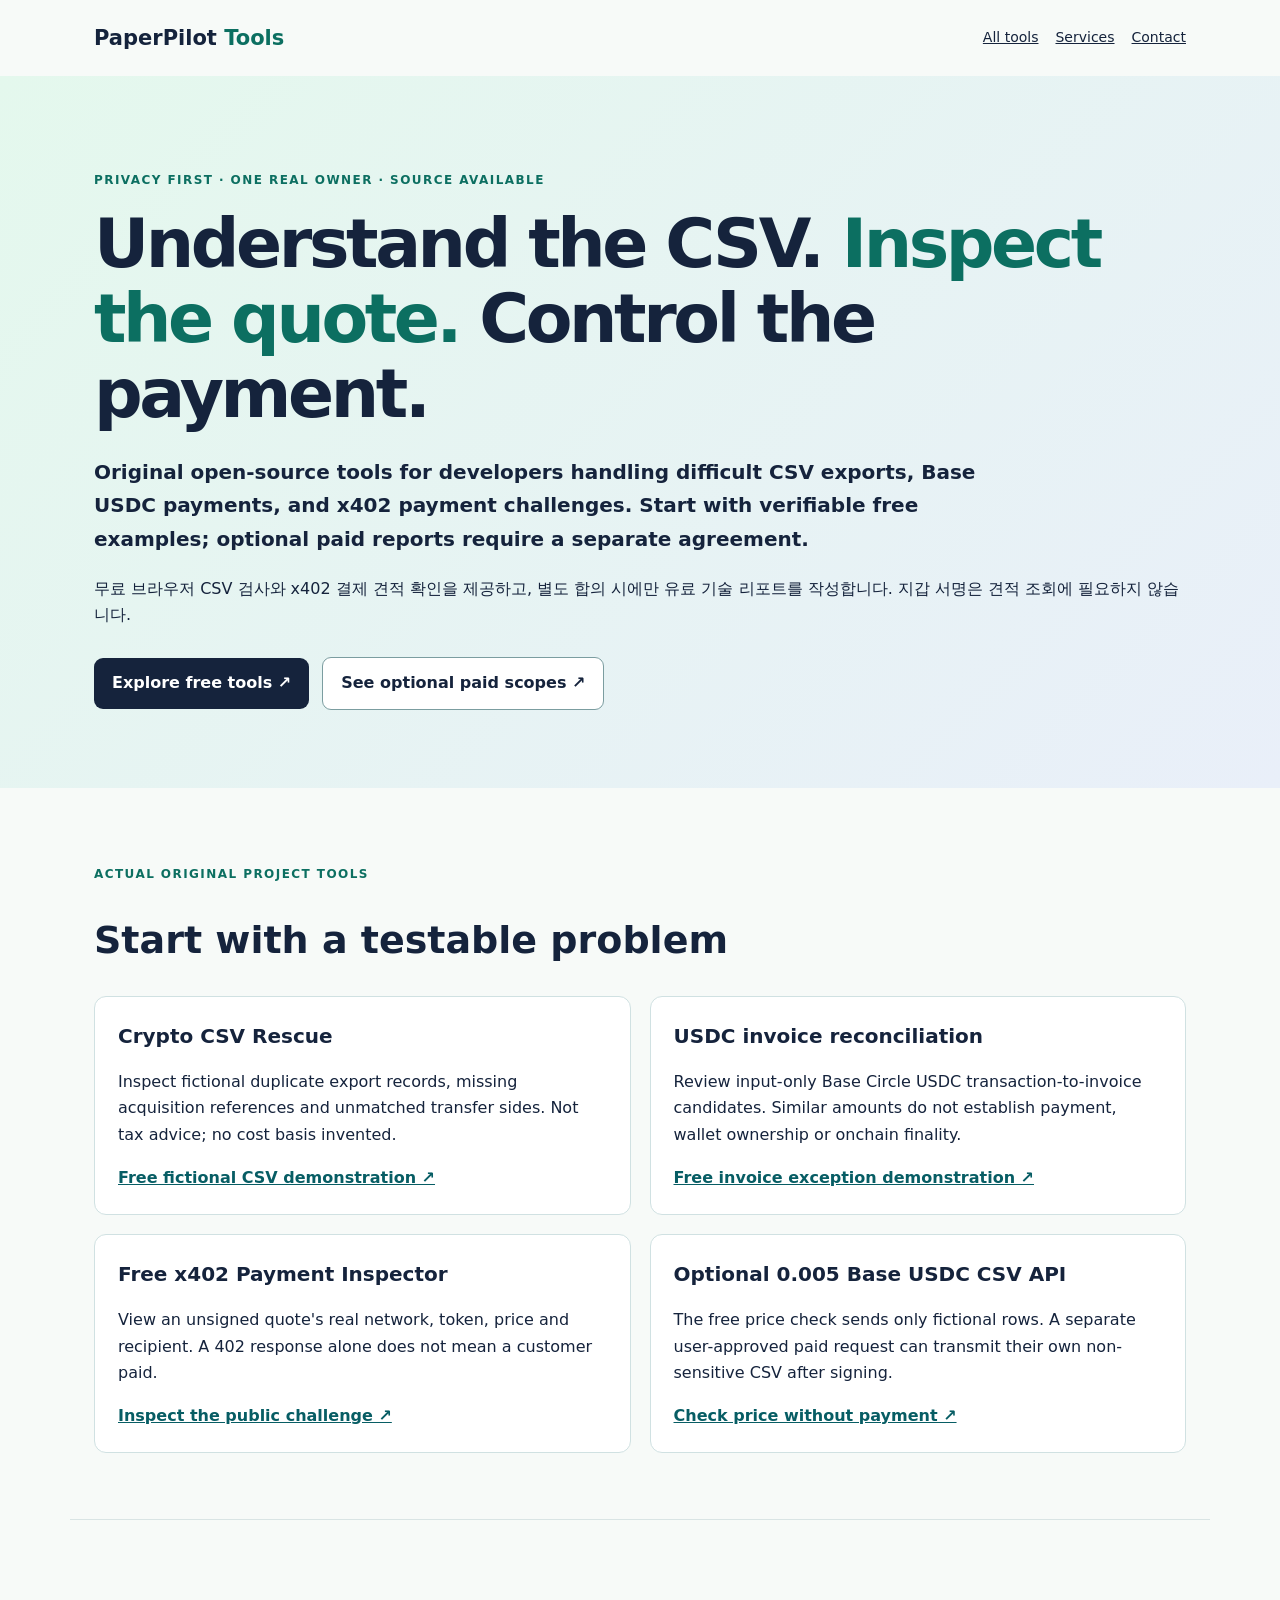
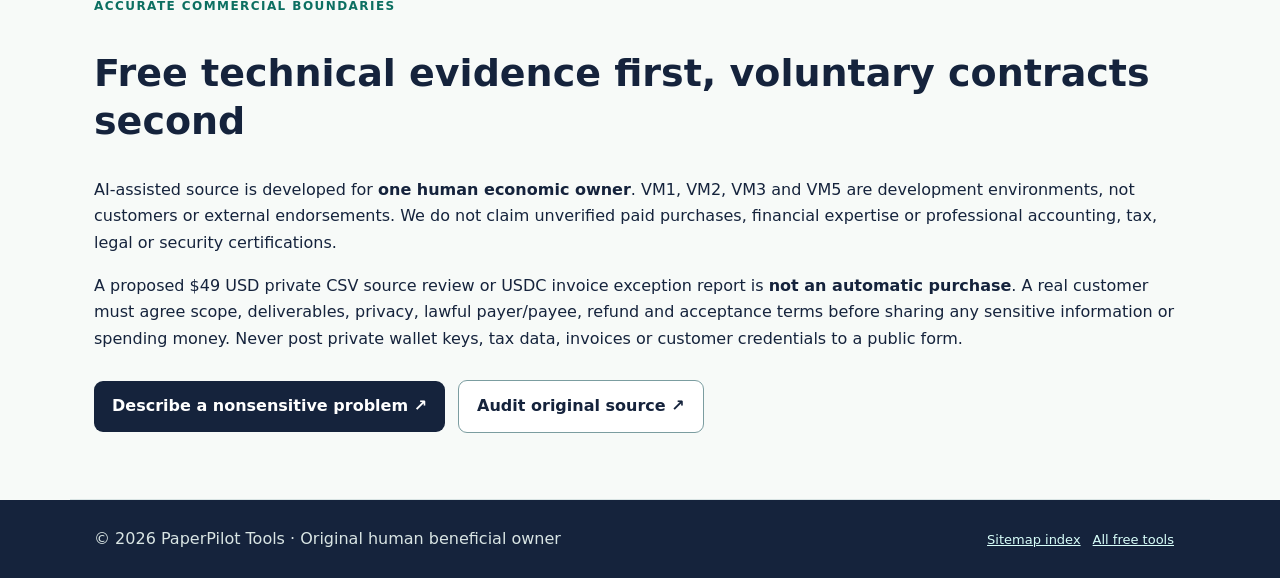
==== index.html @ 902fb968 "site: publish original GitHub Pages host crawler sitemap index and tool directory" ====
<!doctype html>
<html lang="en"><head>
<meta charset="utf-8"><meta name="viewport" content="width=device-width,initial-scale=1">
<title>PaperPilot Tools | x402, CSV and Base USDC source evidence</title>
<meta name="description" content="Free privacy-first CSV checks, unsigned x402 payment diagnostics, Base USDC invoice reports and optional agreed paid technical reviews.">
<meta name="robots" content="index,follow">
<meta property="og:title" content="PaperPilot | Browser-first CSV, x402 and Base USDC workflows">
<link rel="canonical" href="https://livastic-vm1-primary.github.io/"><link rel="stylesheet" href="main.css">
</head><body>
<a class="skip" href="#main">Skip to content</a>
<header class="wrap nav"><a class="brand" href="/">PaperPilot <span>Tools</span></a><nav aria-label="Resources">
<a href="/paperpilot-tools/">All tools</a><a href="/paperpilot-tools/services.html">Services</a><a href="/paperpilot-tools/contact.html">Contact</a></nav></header>
<main id="main">
<section class="hero"><div class="wrap"><p class="eyebrow">PRIVACY FIRST · ONE REAL OWNER · SOURCE AVAILABLE</p>
<h1>Understand the CSV. <em>Inspect the quote.</em> Control the payment.</h1>
<p class="lead">Original open-source tools for developers handling difficult CSV exports, Base USDC payments, and x402 payment challenges. Start with verifiable free examples; optional paid reports require a separate agreement.</p>
<p lang="ko">무료 브라우저 CSV 검사와 x402 결제 견적 확인을 제공하고, 별도 합의 시에만 유료 기술 리포트를 작성합니다. 지갑 서명은 견적 조회에 필요하지 않습니다.</p>
<div class="actions"><a class="cta" href="/paperpilot-tools/">Explore free tools ↗</a><a class="ghost" href="/paperpilot-tools/services.html">See optional paid scopes ↗</a></div></div></section>
<section class="wrap section"><p class="eyebrow">ACTUAL ORIGINAL PROJECT TOOLS</p><h2>Start with a testable problem</h2>
<div class="grid">
<article><h3>Crypto CSV Rescue</h3><p>Inspect fictional duplicate export records, missing acquisition references and unmatched transfer sides. Not tax advice; no cost basis invented.</p><a href="/paperpilot-tools/crypto-csv-rescue.html">Free fictional CSV demonstration ↗</a></article>
<article><h3>USDC invoice reconciliation</h3><p>Review input-only Base Circle USDC transaction-to-invoice candidates. Similar amounts do not establish payment, wallet ownership or onchain finality.</p><a href="/paperpilot-tools/usdc-invoice-reconcile.html">Free invoice exception demonstration ↗</a></article>
<article><h3>Free x402 Payment Inspector</h3><p>View an unsigned quote's real network, token, price and recipient. A 402 response alone does not mean a customer paid.</p><a href="/paperpilot-tools/x402-inspector.html">Inspect the public challenge ↗</a></article>
<article><h3>Optional 0.005 Base USDC CSV API</h3><p>The free price check sends only fictional rows. A separate user-approved paid request can transmit their own non-sensitive CSV after signing.</p><a href="/paperpilot-tools/csv-usdc-checkout.html">Check price without payment ↗</a></article>
</div></section>
<section class="wrap section"><p class="eyebrow">ACCURATE COMMERCIAL BOUNDARIES</p><h2>Free technical evidence first, voluntary contracts second</h2>
<p>AI-assisted source is developed for <strong>one human economic owner</strong>. VM1, VM2, VM3 and VM5 are development environments, not customers or external endorsements. We do not claim unverified paid purchases, financial expertise or professional accounting, tax, legal or security certifications.</p>
<p>A proposed $49 USD private CSV source review or USDC invoice exception report is <strong>not an automatic purchase</strong>. A real customer must agree scope, deliverables, privacy, lawful payer/payee, refund and acceptance terms before sharing any sensitive information or spending money. Never post private wallet keys, tax data, invoices or customer credentials to a public form.</p>
<div class="actions"><a class="cta" href="/paperpilot-tools/contact.html">Describe a nonsensitive problem ↗</a><a class="ghost" href="https://github.com/livastic-vm1-primary/paperpilot-tools">Audit original source ↗</a></div></section>
</main><footer><div class="wrap"><span>© 2026 PaperPilot Tools · Original human beneficial owner</span><nav><a href="/sitemap_index.xml">Sitemap index</a><a href="/paperpilot-tools/">All free tools</a></nav></div></footer>
</body></html>
---- main.css ----
:root{color-scheme:light;--ink:#15233c;--muted:#4c5f69;--bg:#f7faf8;--mint:#ceff79;--teal:#0c6f61}
*{box-sizing:border-box}html{scroll-behavior:smooth}
body{margin:0;background:var(--bg);color:var(--ink);font:16px/1.66 system-ui,-apple-system,BlinkMacSystemFont,"Segoe UI",sans-serif}
a{color:#075d64}a:focus-visible{outline:3px solid #117ba3;outline-offset:4px}
.wrap{max-width:1140px;padding:0 24px;margin:auto}
.skip{position:absolute;left:-100vw;top:0;background:#fff;padding:10px}.skip:focus{left:15px}
.nav{display:flex;align-items:center;justify-content:space-between;gap:20px;min-height:76px}
.nav nav{display:flex;gap:17px;flex-wrap:wrap}.nav nav a{font-size:14px;color:var(--ink)}
.brand{font-weight:900;font-size:21px;text-decoration:none;color:var(--ink)}.brand span{color:var(--teal)}
.hero{background:linear-gradient(135deg,#e4f8ed,#e9eff9);padding:83px 0 78px}
.eyebrow{color:var(--teal);font-size:12px;letter-spacing:.12em;font-weight:850}
h1{max-width:1020px;font-size:clamp(36px,6vw,68px);line-height:1.1;letter-spacing:-.05em;margin:16px 0 25px}
h1 em{color:var(--teal);font-style:normal}.lead{max-width:900px;font-size:20px;font-weight:575}
.actions{display:flex;align-items:center;gap:13px;flex-wrap:wrap;margin-top:28px}
.cta,.ghost{padding:12px 18px;border-radius:9px;font-weight:750;text-decoration:none}
.cta{background:var(--ink);color:#fff}.ghost{border:1px solid #7b9da0;background:#fff;color:var(--ink)}
.section{padding-top:65px;padding-bottom:66px;border-bottom:1px solid #d9e4e4}
.section h2{font-size:clamp(26px,3vw,38px);line-height:1.27}
.grid{display:grid;grid-template-columns:repeat(2,minmax(0,1fr));gap:19px;margin-top:27px}
.grid article{background:white;border:1px solid #d0e1e2;border-radius:12px;padding:23px}
.grid h3{margin:0 0 10px;font-size:20px}.grid article a{font-weight:780}
footer{background:var(--ink);color:#d9e5e4}footer .wrap{display:flex;flex-wrap:wrap;justify-content:space-between;gap:16px;padding-top:26px;padding-bottom:26px}
footer a{color:#d8fffa;font-size:13px;margin-right:12px}
@media(max-width:700px){.nav{flex-direction:column;align-items:flex-start;padding-top:16px;padding-bottom:18px}.grid{grid-template-columns:1fr}}
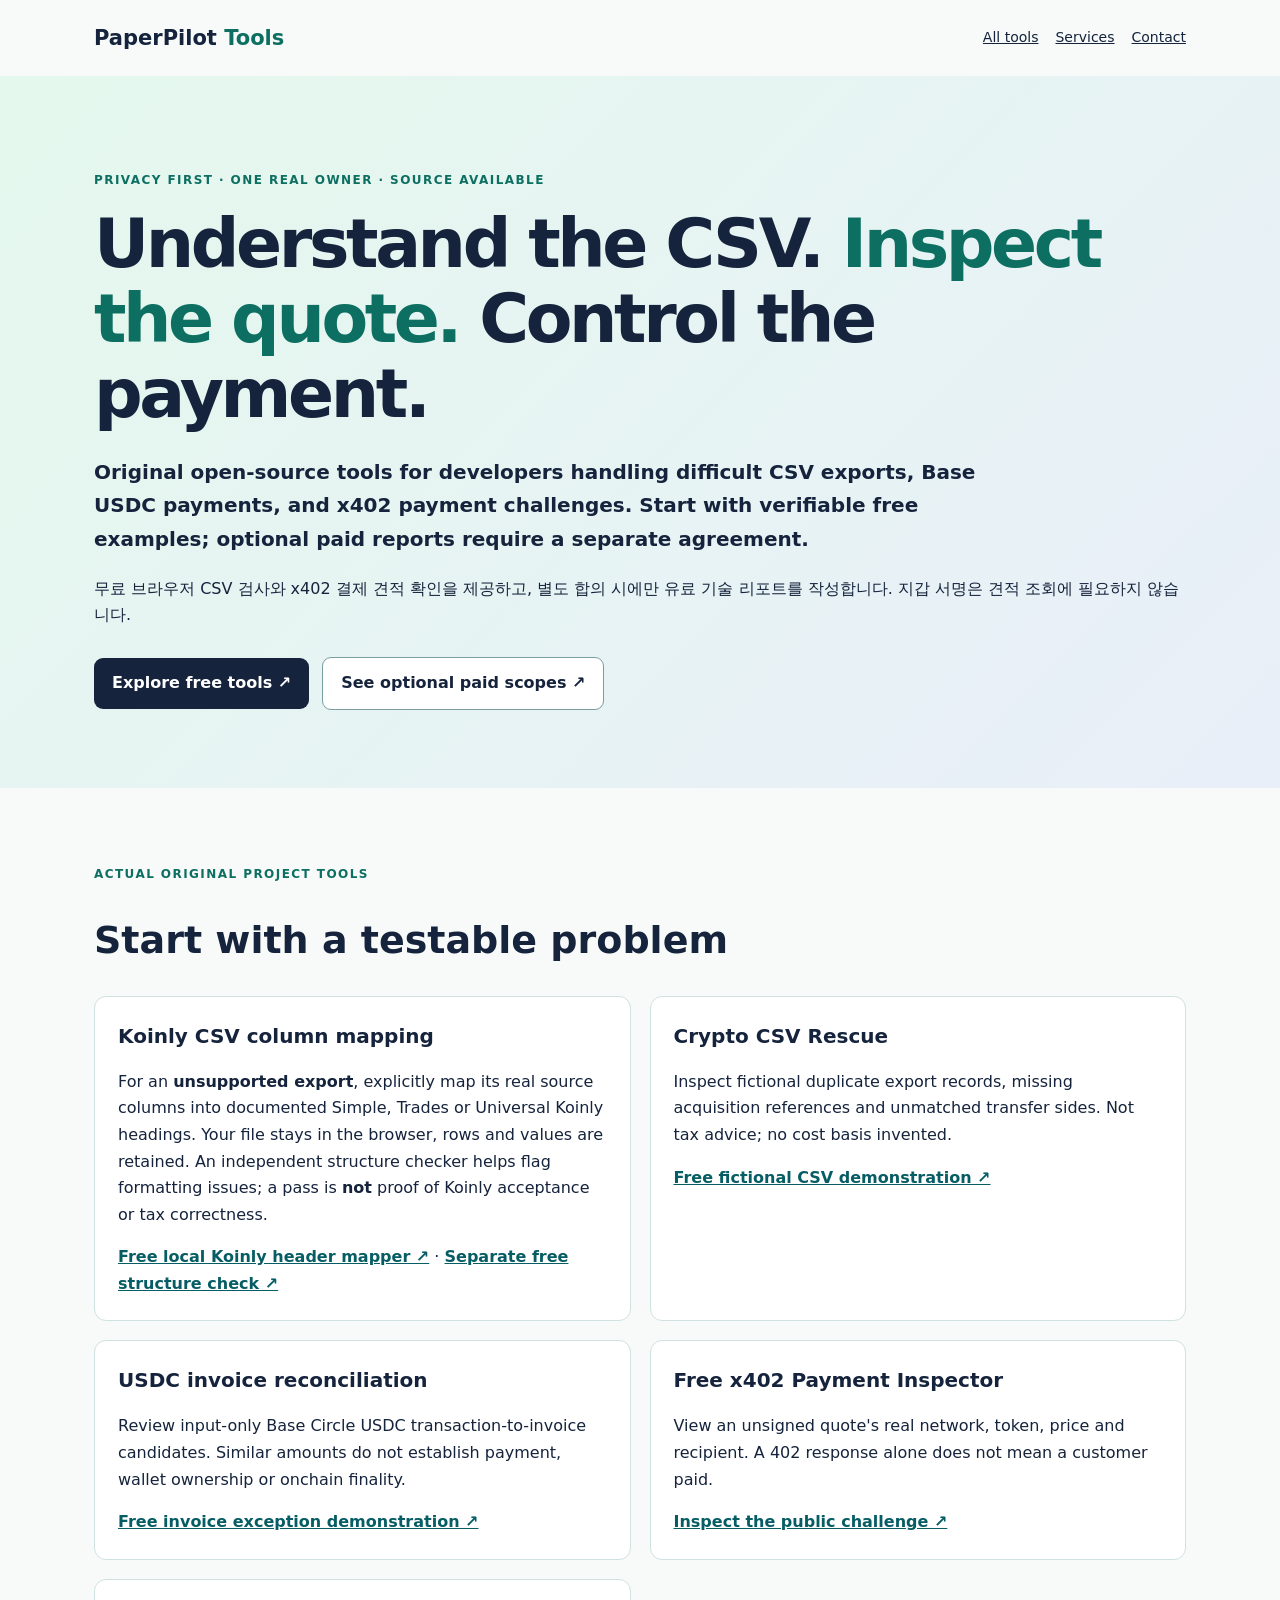
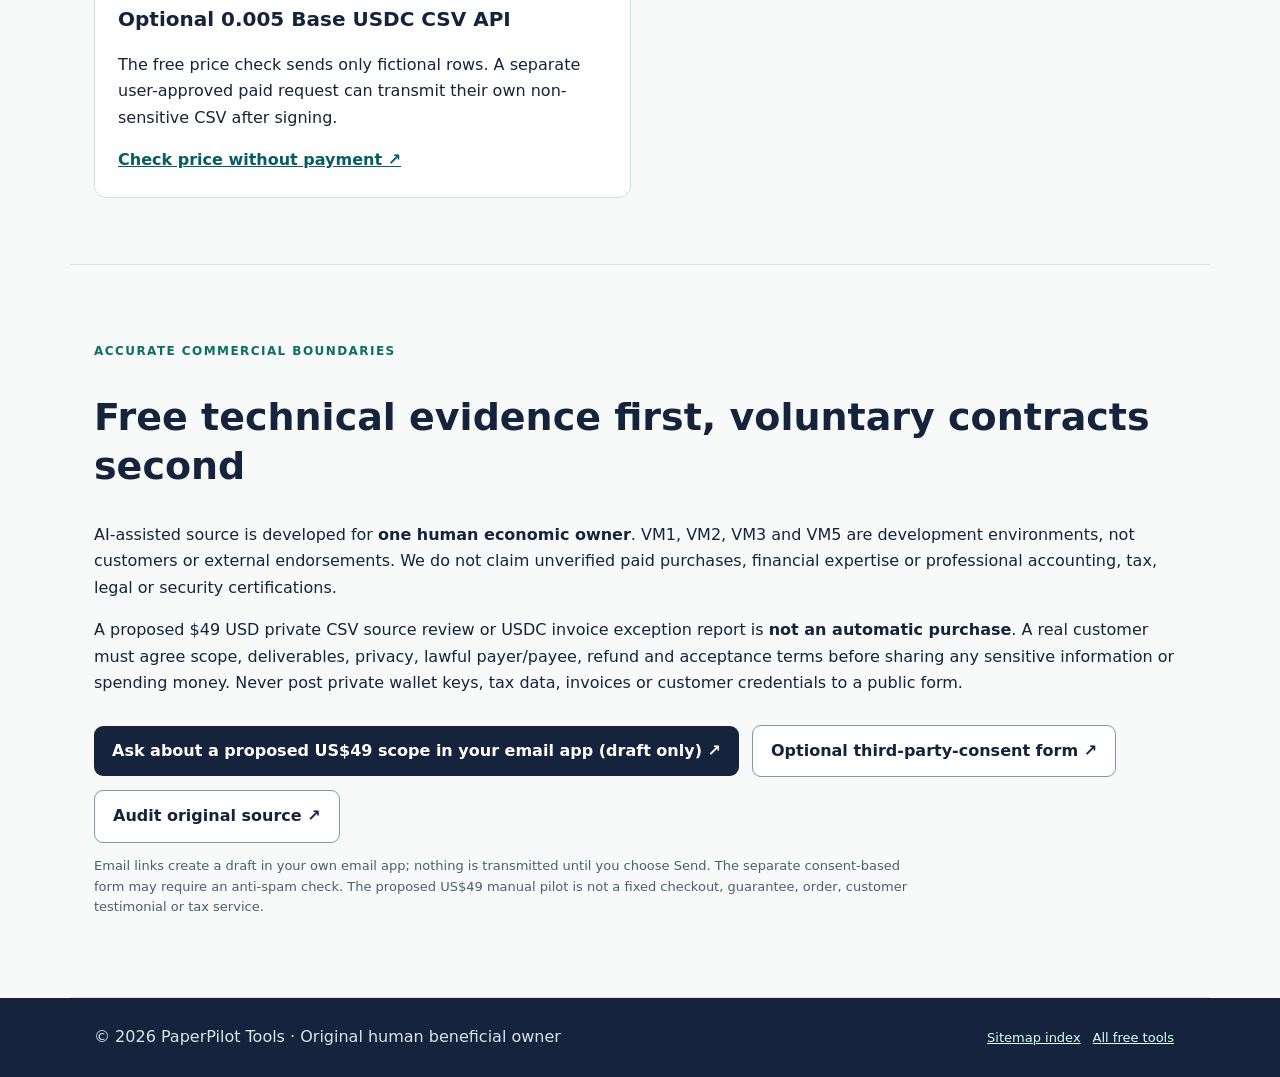
==== commit b07a77af: "site: link free Koinly interoperability and direct customer-controlled pilot inquiry" ====
--- a/index.html
+++ b/index.html
@@ -18,6 +18,7 @@
 <div class="actions"><a class="cta" href="/paperpilot-tools/">Explore free tools ↗</a><a class="ghost" href="/paperpilot-tools/services.html">See optional paid scopes ↗</a></div></div></section>
 <section class="wrap section"><p class="eyebrow">ACTUAL ORIGINAL PROJECT TOOLS</p><h2>Start with a testable problem</h2>
 <div class="grid">
+<article><h3>Koinly CSV column mapping</h3><p>For an <strong>unsupported export</strong>, explicitly map its real source columns into documented Simple, Trades or Universal Koinly headings. Your file stays in the browser, rows and values are retained. An independent structure checker helps flag formatting issues; a pass is <strong>not</strong> proof of Koinly acceptance or tax correctness.</p><a href="/paperpilot-tools/koinly-column-mapper.html">Free local Koinly header mapper ↗</a> · <a href="https://livastic-vm3-primary-tmp-260920.github.io/crypto-csv-rescue/koinly-preflight/">Separate free structure check ↗</a></article>
 <article><h3>Crypto CSV Rescue</h3><p>Inspect fictional duplicate export records, missing acquisition references and unmatched transfer sides. Not tax advice; no cost basis invented.</p><a href="/paperpilot-tools/crypto-csv-rescue.html">Free fictional CSV demonstration ↗</a></article>
 <article><h3>USDC invoice reconciliation</h3><p>Review input-only Base Circle USDC transaction-to-invoice candidates. Similar amounts do not establish payment, wallet ownership or onchain finality.</p><a href="/paperpilot-tools/usdc-invoice-reconcile.html">Free invoice exception demonstration ↗</a></article>
 <article><h3>Free x402 Payment Inspector</h3><p>View an unsigned quote's real network, token, price and recipient. A 402 response alone does not mean a customer paid.</p><a href="/paperpilot-tools/x402-inspector.html">Inspect the public challenge ↗</a></article>
@@ -26,6 +27,6 @@
 <section class="wrap section"><p class="eyebrow">ACCURATE COMMERCIAL BOUNDARIES</p><h2>Free technical evidence first, voluntary contracts second</h2>
 <p>AI-assisted source is developed for <strong>one human economic owner</strong>. VM1, VM2, VM3 and VM5 are development environments, not customers or external endorsements. We do not claim unverified paid purchases, financial expertise or professional accounting, tax, legal or security certifications.</p>
 <p>A proposed $49 USD private CSV source review or USDC invoice exception report is <strong>not an automatic purchase</strong>. A real customer must agree scope, deliverables, privacy, lawful payer/payee, refund and acceptance terms before sharing any sensitive information or spending money. Never post private wallet keys, tax data, invoices or customer credentials to a public form.</p>
-<div class="actions"><a class="cta" href="/paperpilot-tools/contact.html">Describe a nonsensitive problem ↗</a><a class="ghost" href="https://github.com/livastic-vm1-primary/paperpilot-tools">Audit original source ↗</a></div></section>
+<div class="actions"><a class="cta" href="mailto:onecursor1@gmail.com?subject=Crypto+CSV+Rescue+or+USDC+invoice+pilot+%E2%80%94+scope+question+%28no+private+data%29&body=Service%3A+%5BCrypto+CSV+%2F+Koinly+import+structure+%2F+Base+USDC+invoice+candidate+matching%5D%0AExporter+or+chain+%28public+name+only%29%3A%0APublic+column+headers+or+problem+category+%28NO+transaction+data%29%3A%0ADesired+limited+test+report+and+row+count+%28up+to+50%29%3A%0APlease+reply+with+a+written+scope%2C+deliverables%2C+timeline%2C+data-handling%2C+refund+and+payment+terms.+This+is+a+no-payment+enquiry%2C+not+a+confirmed+purchase.">Ask about a proposed US$49 scope in your email app (draft only) ↗</a><a class="ghost" href="/paperpilot-tools/contact.html">Optional third-party-consent form ↗</a><a class="ghost" href="https://github.com/livastic-vm1-primary/paperpilot-tools">Audit original source ↗</a></div><p class="fine">Email links create a draft in your own email app; nothing is transmitted until you choose Send. The separate consent-based form may require an anti-spam check. The proposed US$49 manual pilot is not a fixed checkout, guarantee, order, customer testimonial or tax service.</p></section>
 </main><footer><div class="wrap"><span>© 2026 PaperPilot Tools · Original human beneficial owner</span><nav><a href="/sitemap_index.xml">Sitemap index</a><a href="/paperpilot-tools/">All free tools</a></nav></div></footer>
 </body></html>
--- a/main.css
+++ b/main.css
@@ -22,3 +22,5 @@
 footer{background:var(--ink);color:#d9e5e4}footer .wrap{display:flex;flex-wrap:wrap;justify-content:space-between;gap:16px;padding-top:26px;padding-bottom:26px}
 footer a{color:#d8fffa;font-size:13px;margin-right:12px}
 @media(max-width:700px){.nav{flex-direction:column;align-items:flex-start;padding-top:16px;padding-bottom:18px}.grid{grid-template-columns:1fr}}
+
+.fine{max-width:820px;font-size:13px;line-height:1.6;color:var(--muted);margin-top:13px}
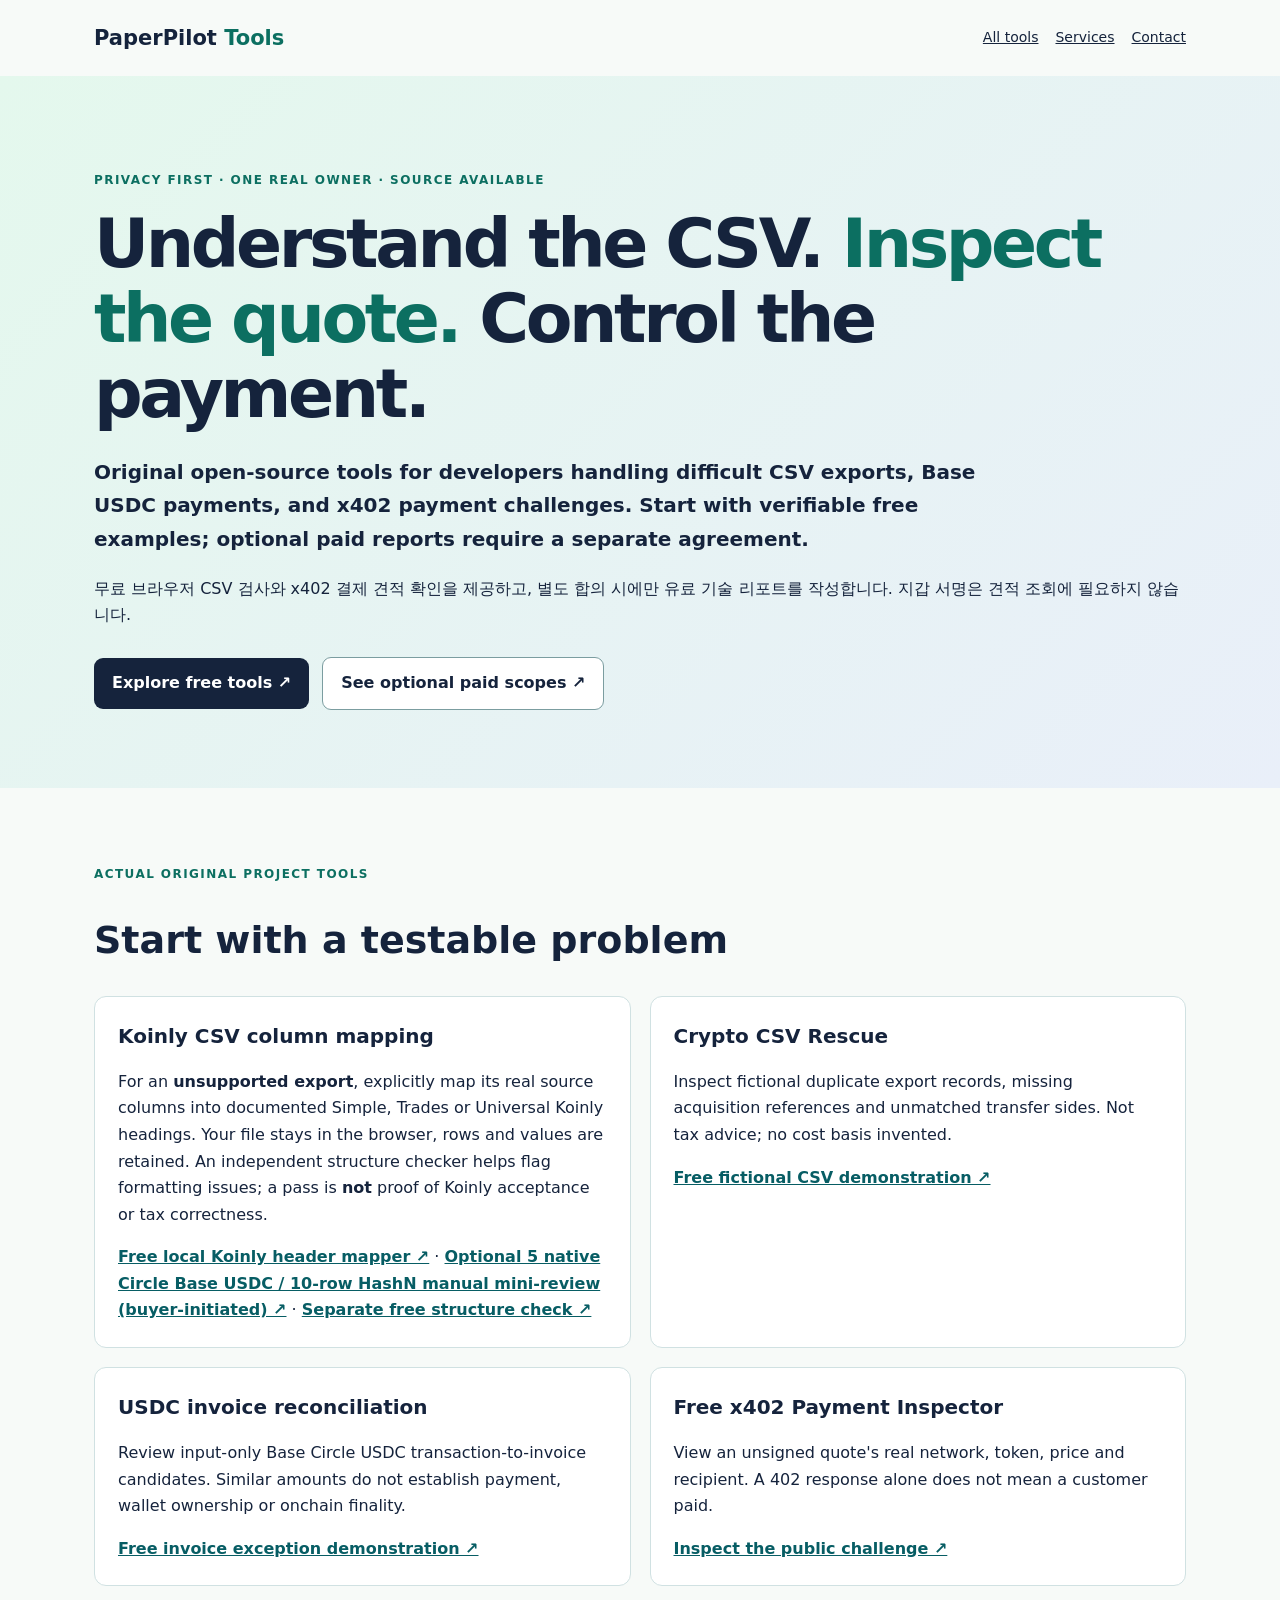
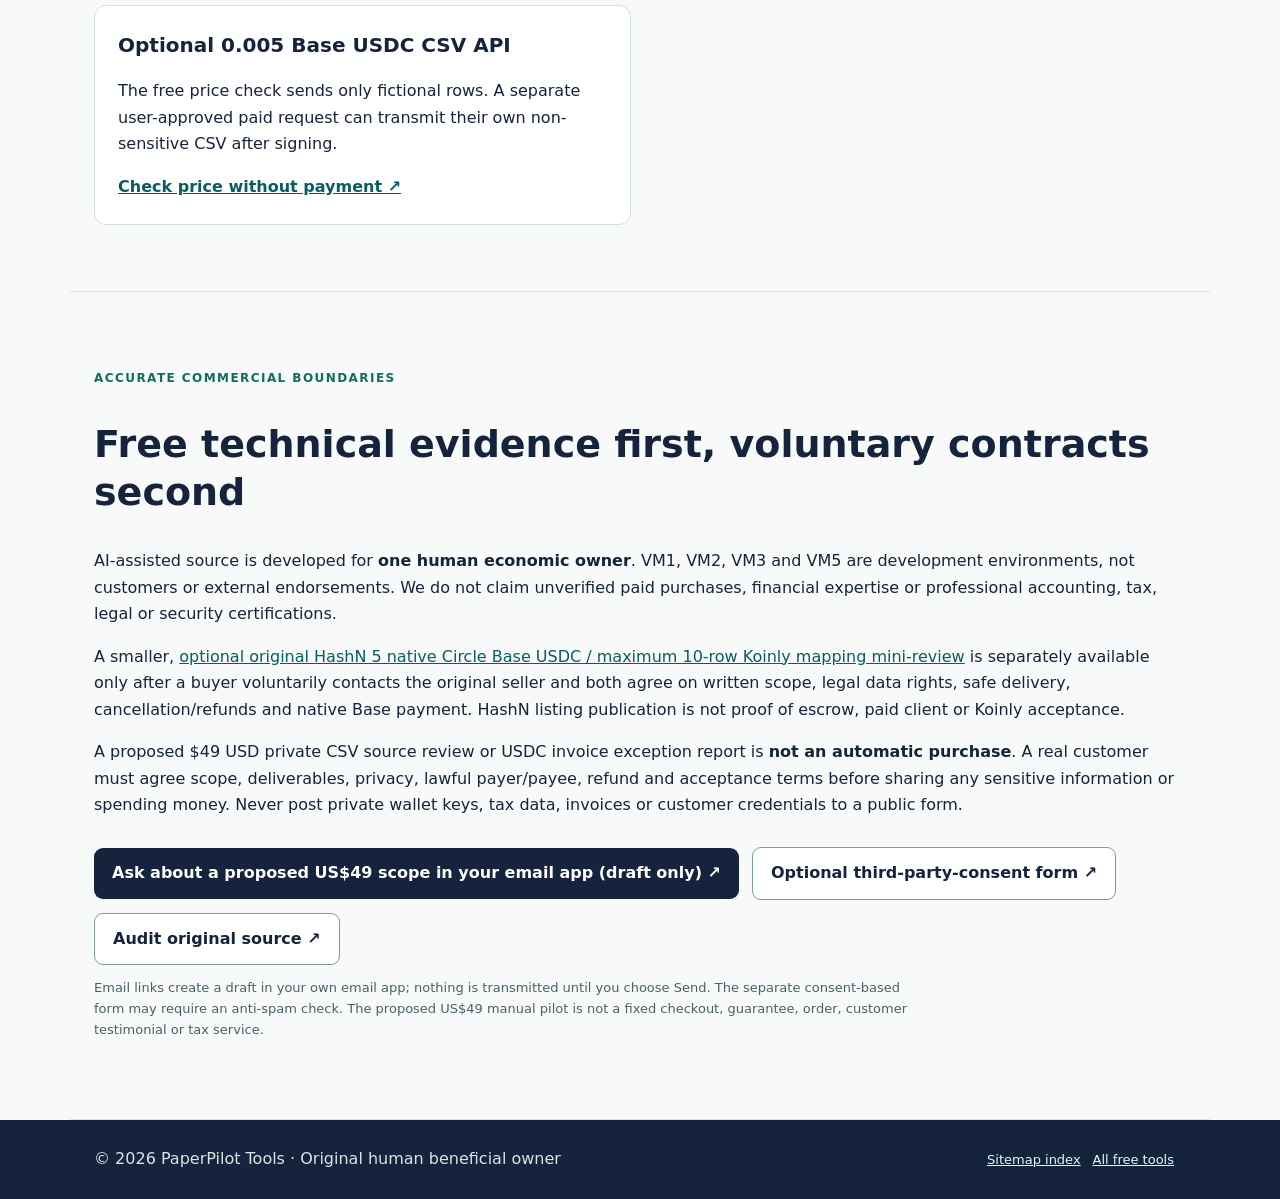
==== commit 525c6d32: "sales: expose genuine 5 USDC HashN Koinly mini-review from owner root" ====
--- a/index.html
+++ b/index.html
@@ -18,7 +18,7 @@
 <div class="actions"><a class="cta" href="/paperpilot-tools/">Explore free tools ↗</a><a class="ghost" href="/paperpilot-tools/services.html">See optional paid scopes ↗</a></div></div></section>
 <section class="wrap section"><p class="eyebrow">ACTUAL ORIGINAL PROJECT TOOLS</p><h2>Start with a testable problem</h2>
 <div class="grid">
-<article><h3>Koinly CSV column mapping</h3><p>For an <strong>unsupported export</strong>, explicitly map its real source columns into documented Simple, Trades or Universal Koinly headings. Your file stays in the browser, rows and values are retained. An independent structure checker helps flag formatting issues; a pass is <strong>not</strong> proof of Koinly acceptance or tax correctness.</p><a href="/paperpilot-tools/koinly-column-mapper.html">Free local Koinly header mapper ↗</a> · <a href="https://livastic-vm3-primary-tmp-260920.github.io/crypto-csv-rescue/koinly-preflight/">Separate free structure check ↗</a></article>
+<article><h3>Koinly CSV column mapping</h3><p>For an <strong>unsupported export</strong>, explicitly map its real source columns into documented Simple, Trades or Universal Koinly headings. Your file stays in the browser, rows and values are retained. An independent structure checker helps flag formatting issues; a pass is <strong>not</strong> proof of Koinly acceptance or tax correctness.</p><a href="/paperpilot-tools/koinly-column-mapper.html">Free local Koinly header mapper ↗</a> · <a href="https://hashn.com/store/886ed287-aaca-434b-9f27-560a50bfbbb6/listings/koinly-csv-one-source-mapping-mini-review-5usdc.md">Optional 5 native Circle Base USDC / 10-row HashN manual mini-review (buyer-initiated) ↗</a> · <a href="https://livastic-vm3-primary-tmp-260920.github.io/crypto-csv-rescue/koinly-preflight/">Separate free structure check ↗</a></article>
 <article><h3>Crypto CSV Rescue</h3><p>Inspect fictional duplicate export records, missing acquisition references and unmatched transfer sides. Not tax advice; no cost basis invented.</p><a href="/paperpilot-tools/crypto-csv-rescue.html">Free fictional CSV demonstration ↗</a></article>
 <article><h3>USDC invoice reconciliation</h3><p>Review input-only Base Circle USDC transaction-to-invoice candidates. Similar amounts do not establish payment, wallet ownership or onchain finality.</p><a href="/paperpilot-tools/usdc-invoice-reconcile.html">Free invoice exception demonstration ↗</a></article>
 <article><h3>Free x402 Payment Inspector</h3><p>View an unsigned quote's real network, token, price and recipient. A 402 response alone does not mean a customer paid.</p><a href="/paperpilot-tools/x402-inspector.html">Inspect the public challenge ↗</a></article>
@@ -26,6 +26,7 @@
 </div></section>
 <section class="wrap section"><p class="eyebrow">ACCURATE COMMERCIAL BOUNDARIES</p><h2>Free technical evidence first, voluntary contracts second</h2>
 <p>AI-assisted source is developed for <strong>one human economic owner</strong>. VM1, VM2, VM3 and VM5 are development environments, not customers or external endorsements. We do not claim unverified paid purchases, financial expertise or professional accounting, tax, legal or security certifications.</p>
+<p>A smaller, <a href="https://hashn.com/store/886ed287-aaca-434b-9f27-560a50bfbbb6/listings/koinly-csv-one-source-mapping-mini-review-5usdc.md" rel="noopener noreferrer">optional original HashN 5 native Circle Base USDC / maximum 10-row Koinly mapping mini-review</a> is separately available only after a buyer voluntarily contacts the original seller and both agree on written scope, legal data rights, safe delivery, cancellation/refunds and native Base payment. HashN listing publication is not proof of escrow, paid client or Koinly acceptance.</p>
 <p>A proposed $49 USD private CSV source review or USDC invoice exception report is <strong>not an automatic purchase</strong>. A real customer must agree scope, deliverables, privacy, lawful payer/payee, refund and acceptance terms before sharing any sensitive information or spending money. Never post private wallet keys, tax data, invoices or customer credentials to a public form.</p>
 <div class="actions"><a class="cta" href="mailto:onecursor1@gmail.com?subject=Crypto+CSV+Rescue+or+USDC+invoice+pilot+%E2%80%94+scope+question+%28no+private+data%29&body=Service%3A+%5BCrypto+CSV+%2F+Koinly+import+structure+%2F+Base+USDC+invoice+candidate+matching%5D%0AExporter+or+chain+%28public+name+only%29%3A%0APublic+column+headers+or+problem+category+%28NO+transaction+data%29%3A%0ADesired+limited+test+report+and+row+count+%28up+to+50%29%3A%0APlease+reply+with+a+written+scope%2C+deliverables%2C+timeline%2C+data-handling%2C+refund+and+payment+terms.+This+is+a+no-payment+enquiry%2C+not+a+confirmed+purchase.">Ask about a proposed US$49 scope in your email app (draft only) ↗</a><a class="ghost" href="/paperpilot-tools/contact.html">Optional third-party-consent form ↗</a><a class="ghost" href="https://github.com/livastic-vm1-primary/paperpilot-tools">Audit original source ↗</a></div><p class="fine">Email links create a draft in your own email app; nothing is transmitted until you choose Send. The separate consent-based form may require an anti-spam check. The proposed US$49 manual pilot is not a fixed checkout, guarantee, order, customer testimonial or tax service.</p></section>
 </main><footer><div class="wrap"><span>© 2026 PaperPilot Tools · Original human beneficial owner</span><nav><a href="/sitemap_index.xml">Sitemap index</a><a href="/paperpilot-tools/">All free tools</a></nav></div></footer>
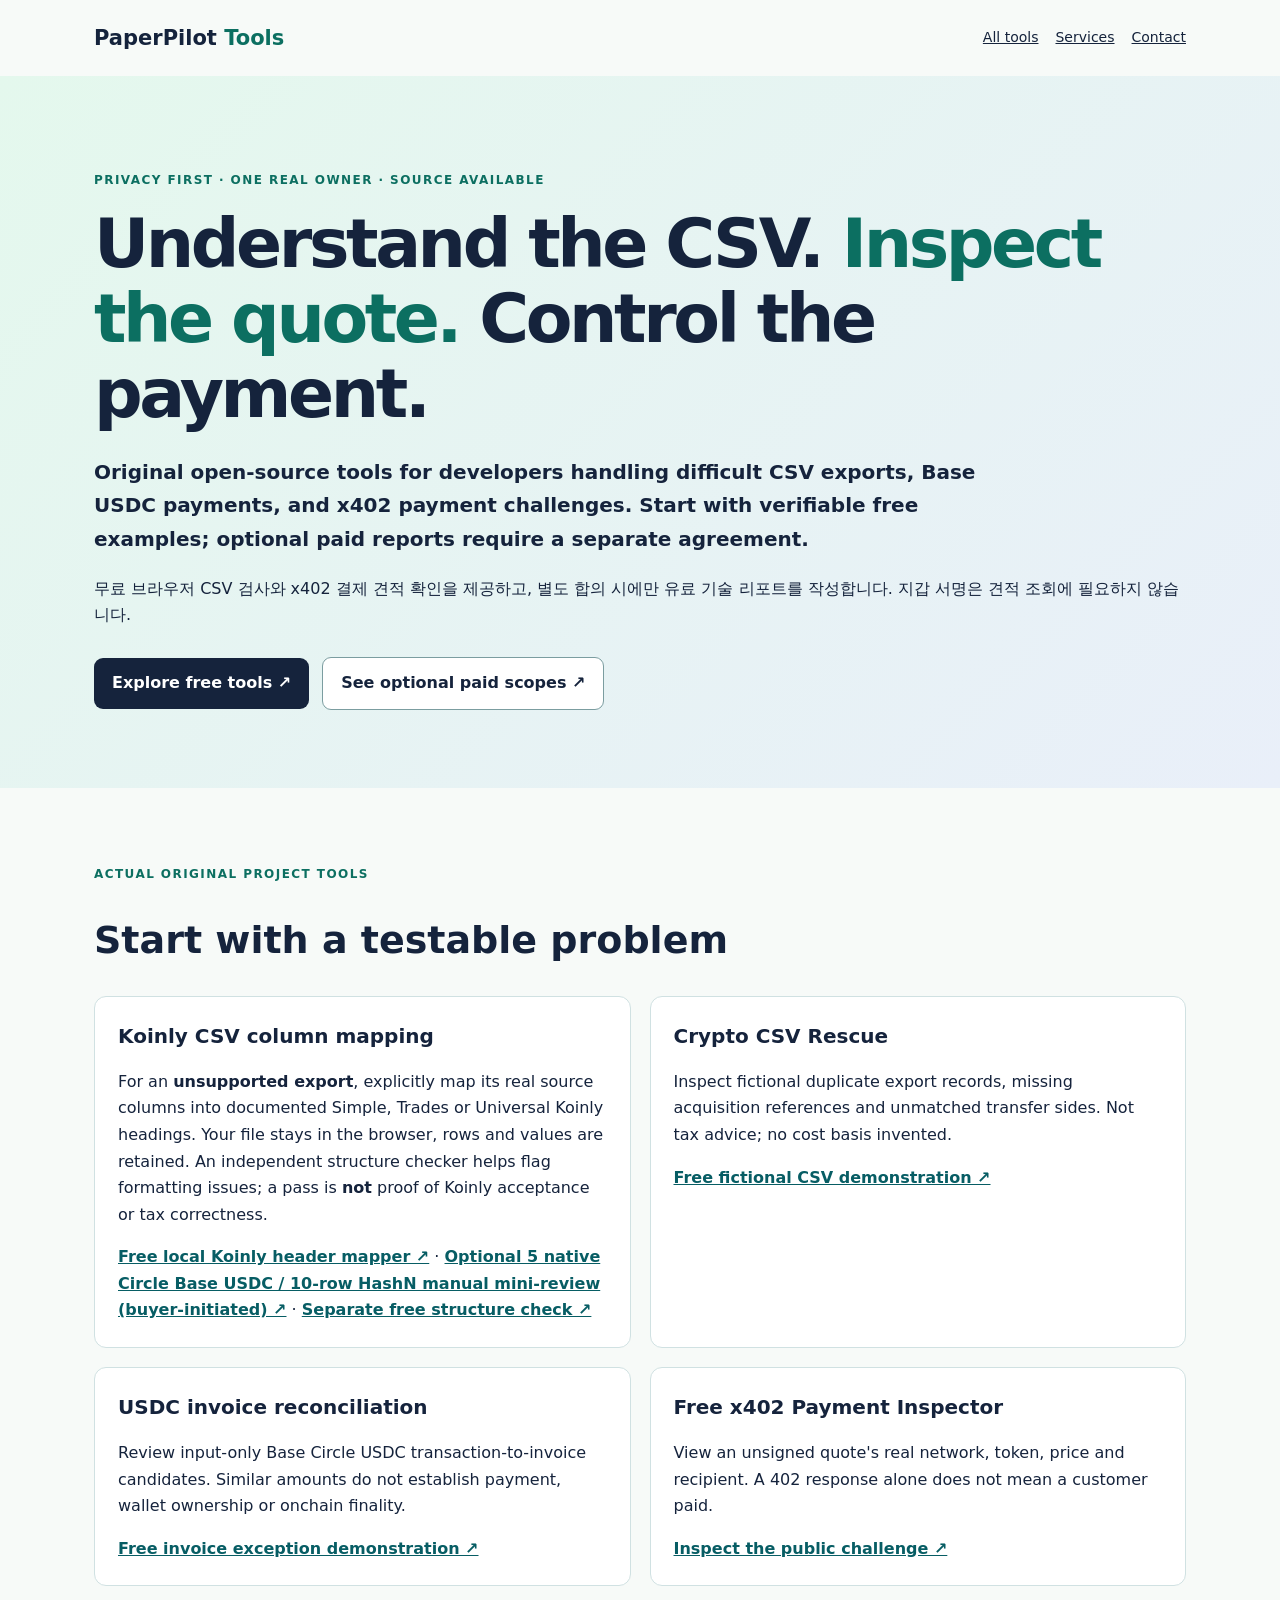
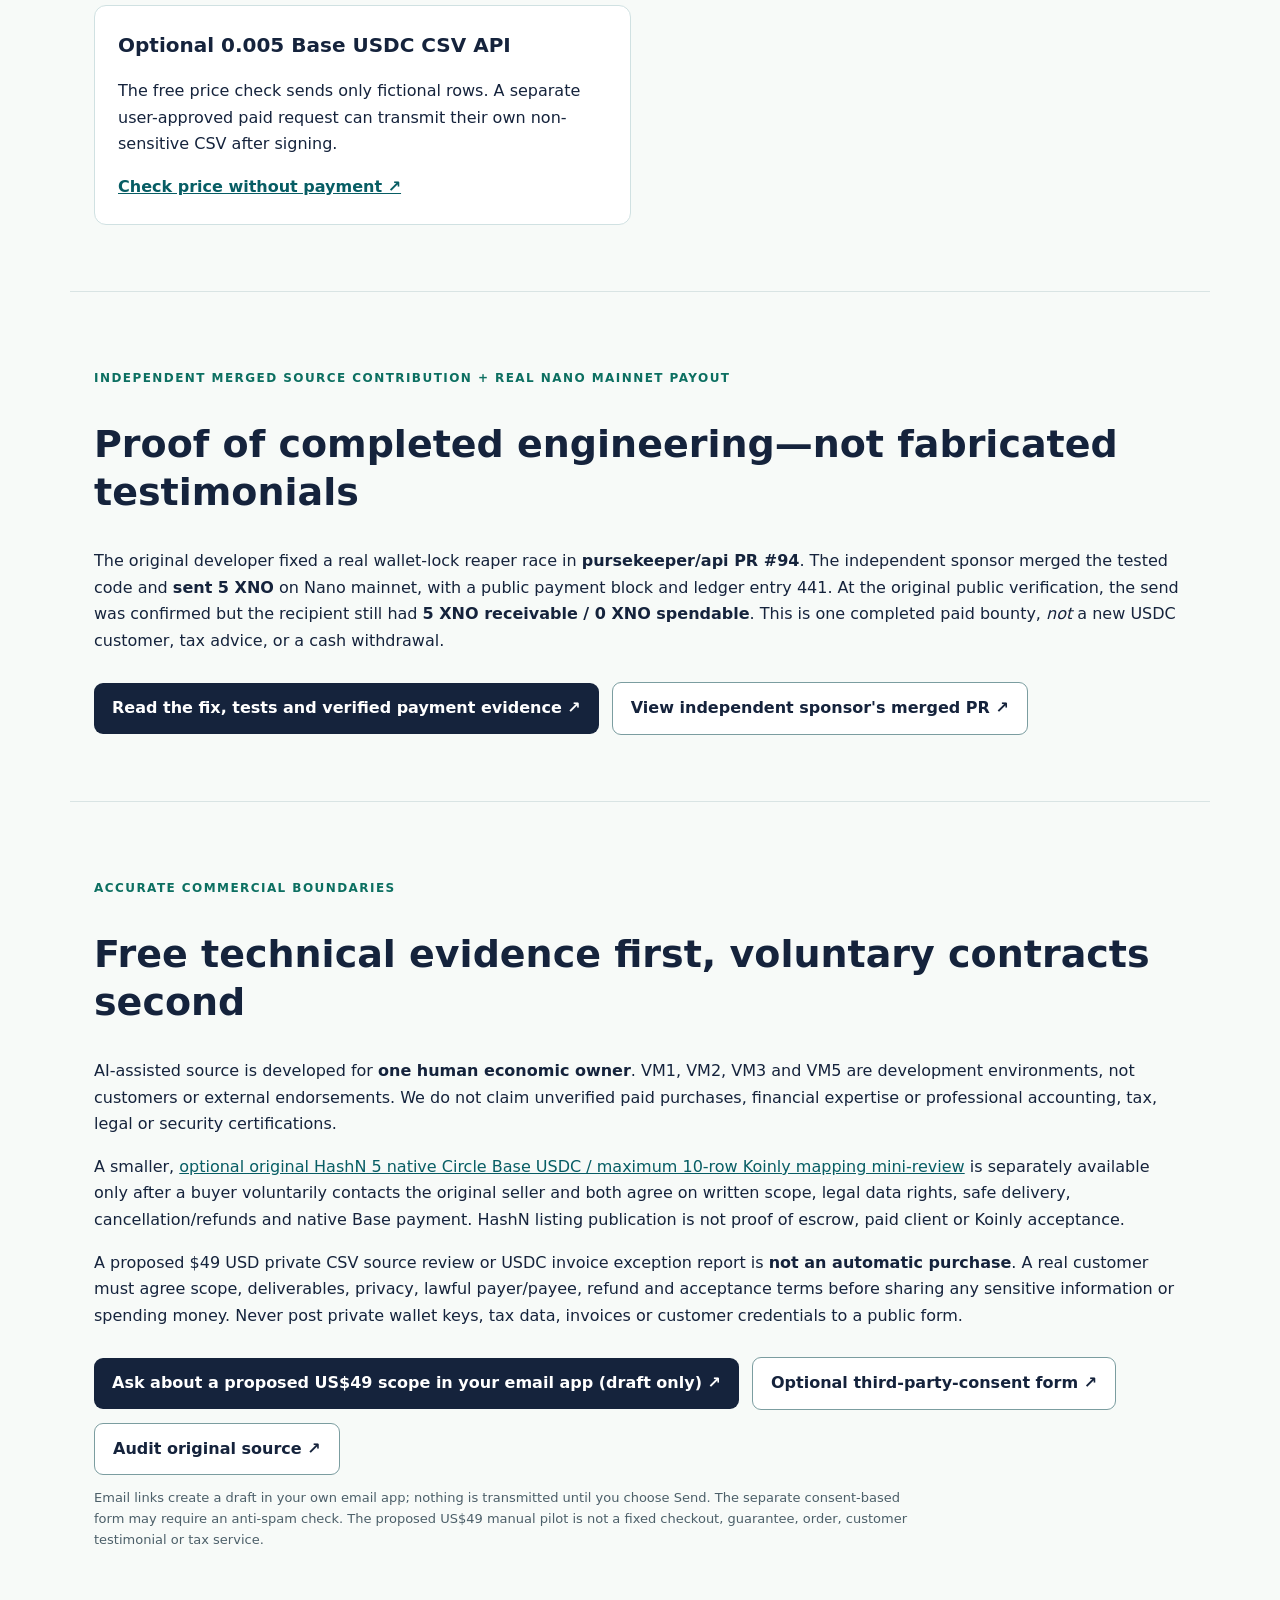
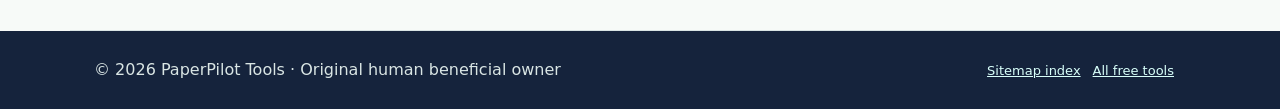
==== commit 504cff12: "docs: publish proven 5 XNO Nano lock-race bounty and source-linked buyer case study" ====
--- a/index.html
+++ b/index.html
@@ -24,6 +24,13 @@
 <article><h3>Free x402 Payment Inspector</h3><p>View an unsigned quote's real network, token, price and recipient. A 402 response alone does not mean a customer paid.</p><a href="/paperpilot-tools/x402-inspector.html">Inspect the public challenge ↗</a></article>
 <article><h3>Optional 0.005 Base USDC CSV API</h3><p>The free price check sends only fictional rows. A separate user-approved paid request can transmit their own non-sensitive CSV after signing.</p><a href="/paperpilot-tools/csv-usdc-checkout.html">Check price without payment ↗</a></article>
 </div></section>
+<section class="wrap section" aria-labelledby="real-work-proof">
+<p class="eyebrow">INDEPENDENT MERGED SOURCE CONTRIBUTION + REAL NANO MAINNET PAYOUT</p>
+<h2 id="real-work-proof">Proof of completed engineering—not fabricated testimonials</h2>
+<p>The original developer fixed a real wallet-lock reaper race in <strong>pursekeeper/api PR #94</strong>. The independent sponsor merged the tested code and <strong>sent 5 XNO</strong> on Nano mainnet, with a public payment block and ledger entry 441. At the original public verification, the send was confirmed but the recipient still had <strong>5 XNO receivable / 0 XNO spendable</strong>. This is one completed paid bounty, <em>not</em> a new USDC customer, tax advice, or a cash withdrawal.</p>
+<div class="actions"><a class="cta" href="/case-studies/pursekeeper-nano-lock-bounty-5xno.html">Read the fix, tests and verified payment evidence ↗</a>
+<a class="ghost" href="https://github.com/pursekeeper/api/pull/94" rel="noopener noreferrer">View independent sponsor's merged PR ↗</a></div>
+</section>
 <section class="wrap section"><p class="eyebrow">ACCURATE COMMERCIAL BOUNDARIES</p><h2>Free technical evidence first, voluntary contracts second</h2>
 <p>AI-assisted source is developed for <strong>one human economic owner</strong>. VM1, VM2, VM3 and VM5 are development environments, not customers or external endorsements. We do not claim unverified paid purchases, financial expertise or professional accounting, tax, legal or security certifications.</p>
 <p>A smaller, <a href="https://hashn.com/store/886ed287-aaca-434b-9f27-560a50bfbbb6/listings/koinly-csv-one-source-mapping-mini-review-5usdc.md" rel="noopener noreferrer">optional original HashN 5 native Circle Base USDC / maximum 10-row Koinly mapping mini-review</a> is separately available only after a buyer voluntarily contacts the original seller and both agree on written scope, legal data rights, safe delivery, cancellation/refunds and native Base payment. HashN listing publication is not proof of escrow, paid client or Koinly acceptance.</p>
--- a/main.css
+++ b/main.css
@@ -24,3 +24,21 @@
 @media(max-width:700px){.nav{flex-direction:column;align-items:flex-start;padding-top:16px;padding-bottom:18px}.grid{grid-template-columns:1fr}}
 
 .fine{max-width:820px;font-size:13px;line-height:1.6;color:var(--muted);margin-top:13px}
+
+/* Original source-backed security case study: content-centric, no external scripts. */
+.case-study{max-width:1080px;padding-top:64px;padding-bottom:65px}
+.case-study h1{max-width:940px;font-size:clamp(34px,5vw,61px)}
+.case-study h3{font-size:21px}
+.case-study .section{padding-top:42px;padding-bottom:46px}
+.case-study p{max-width:920px}
+.evidence-panel{background:#edf7f4;border:1px solid #aaccc5;border-radius:13px;padding:26px;margin-top:28px}
+.evidence-panel h2{margin-top:0}
+.evidence-grid{display:grid;grid-template-columns:repeat(2,minmax(0,1fr));gap:15px;margin:25px 0}
+.evidence-grid>div{background:#fff;border:1px solid #d1e1df;border-radius:10px;padding:17px}
+.evidence-grid strong{display:block;font-size:25px;color:var(--teal)}
+.evidence-grid span{font-size:13px;color:var(--muted)}
+.technical-steps{max-width:910px;padding-left:25px;line-height:1.75}
+.technical-steps li{margin-bottom:11px}
+.case-study code{font-family:ui-monospace,SFMono-Regular,Consolas,monospace;font-size:.88em;padding:2px 4px;background:#e8eff0;border-radius:3px}
+.case-study code.hash{overflow-wrap:anywhere;word-break:break-all}
+@media(max-width:650px){.evidence-panel{padding:15px}.evidence-grid{grid-template-columns:1fr}}
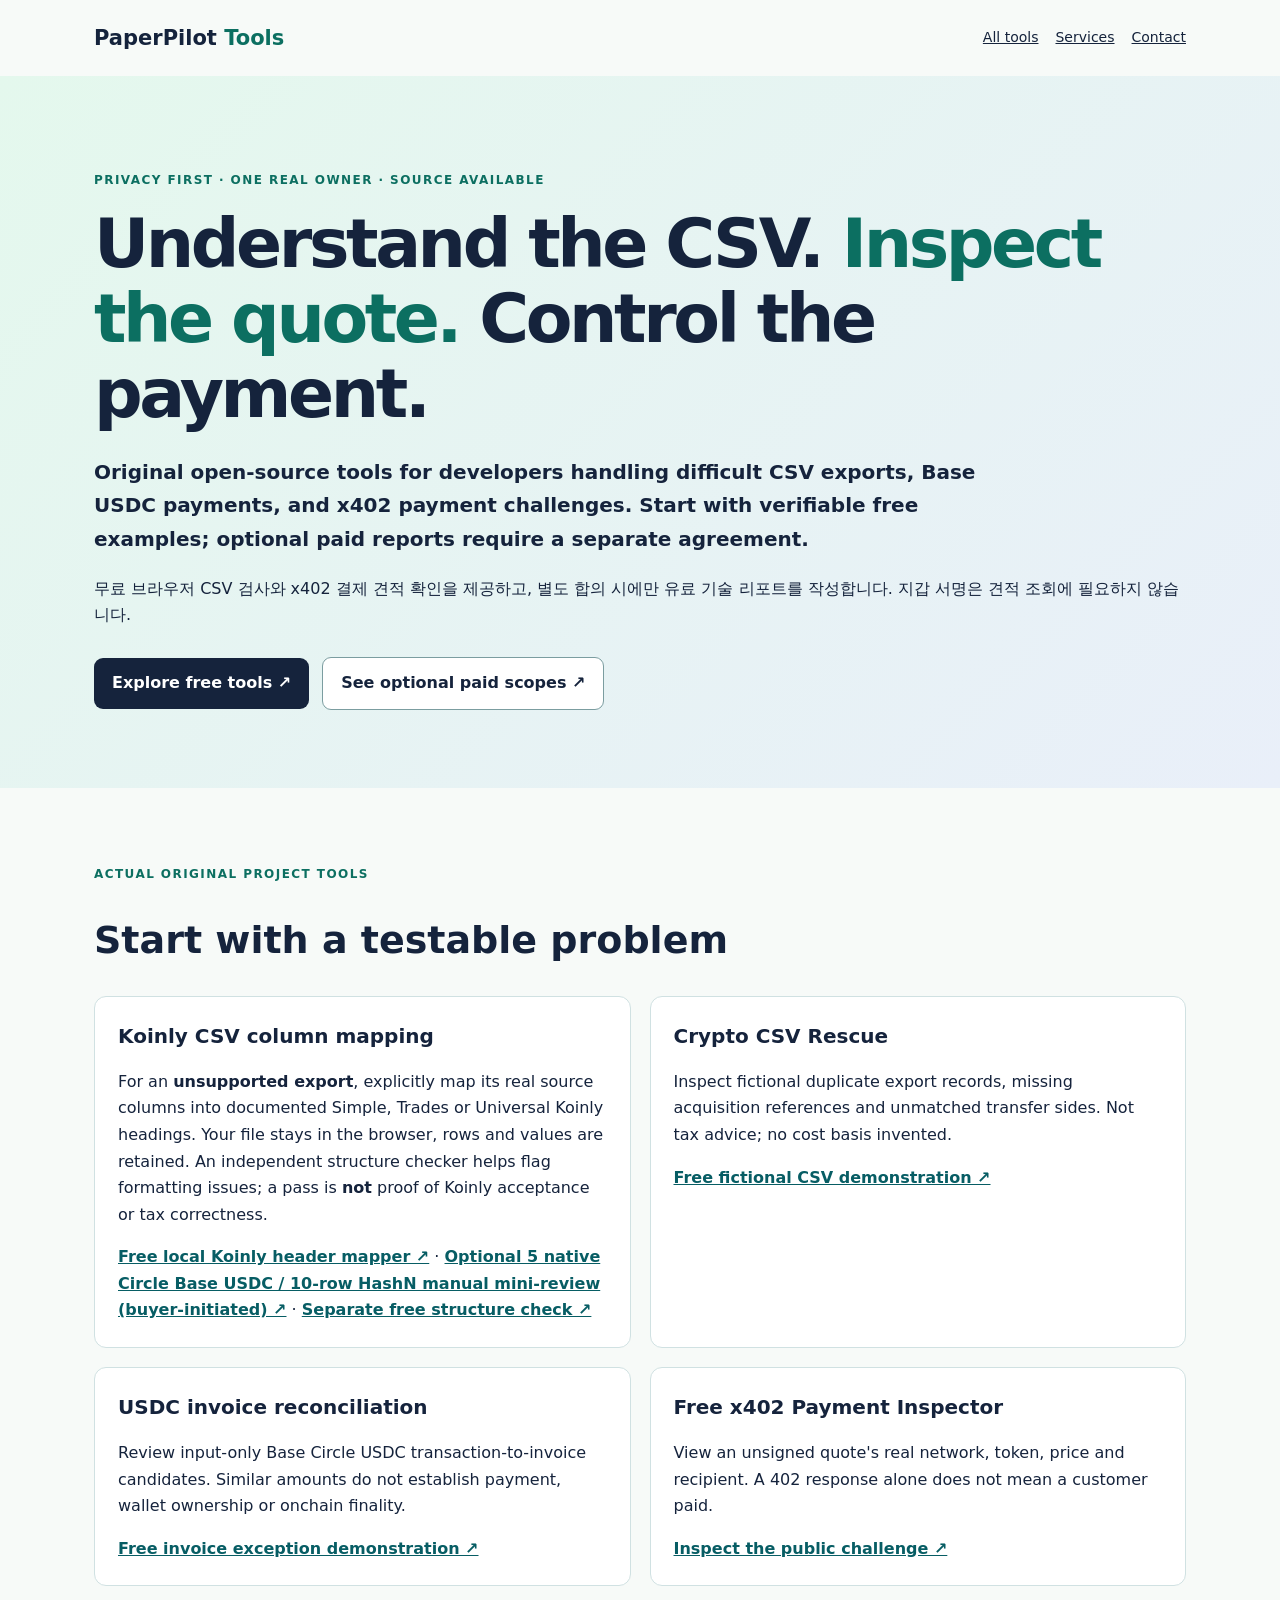
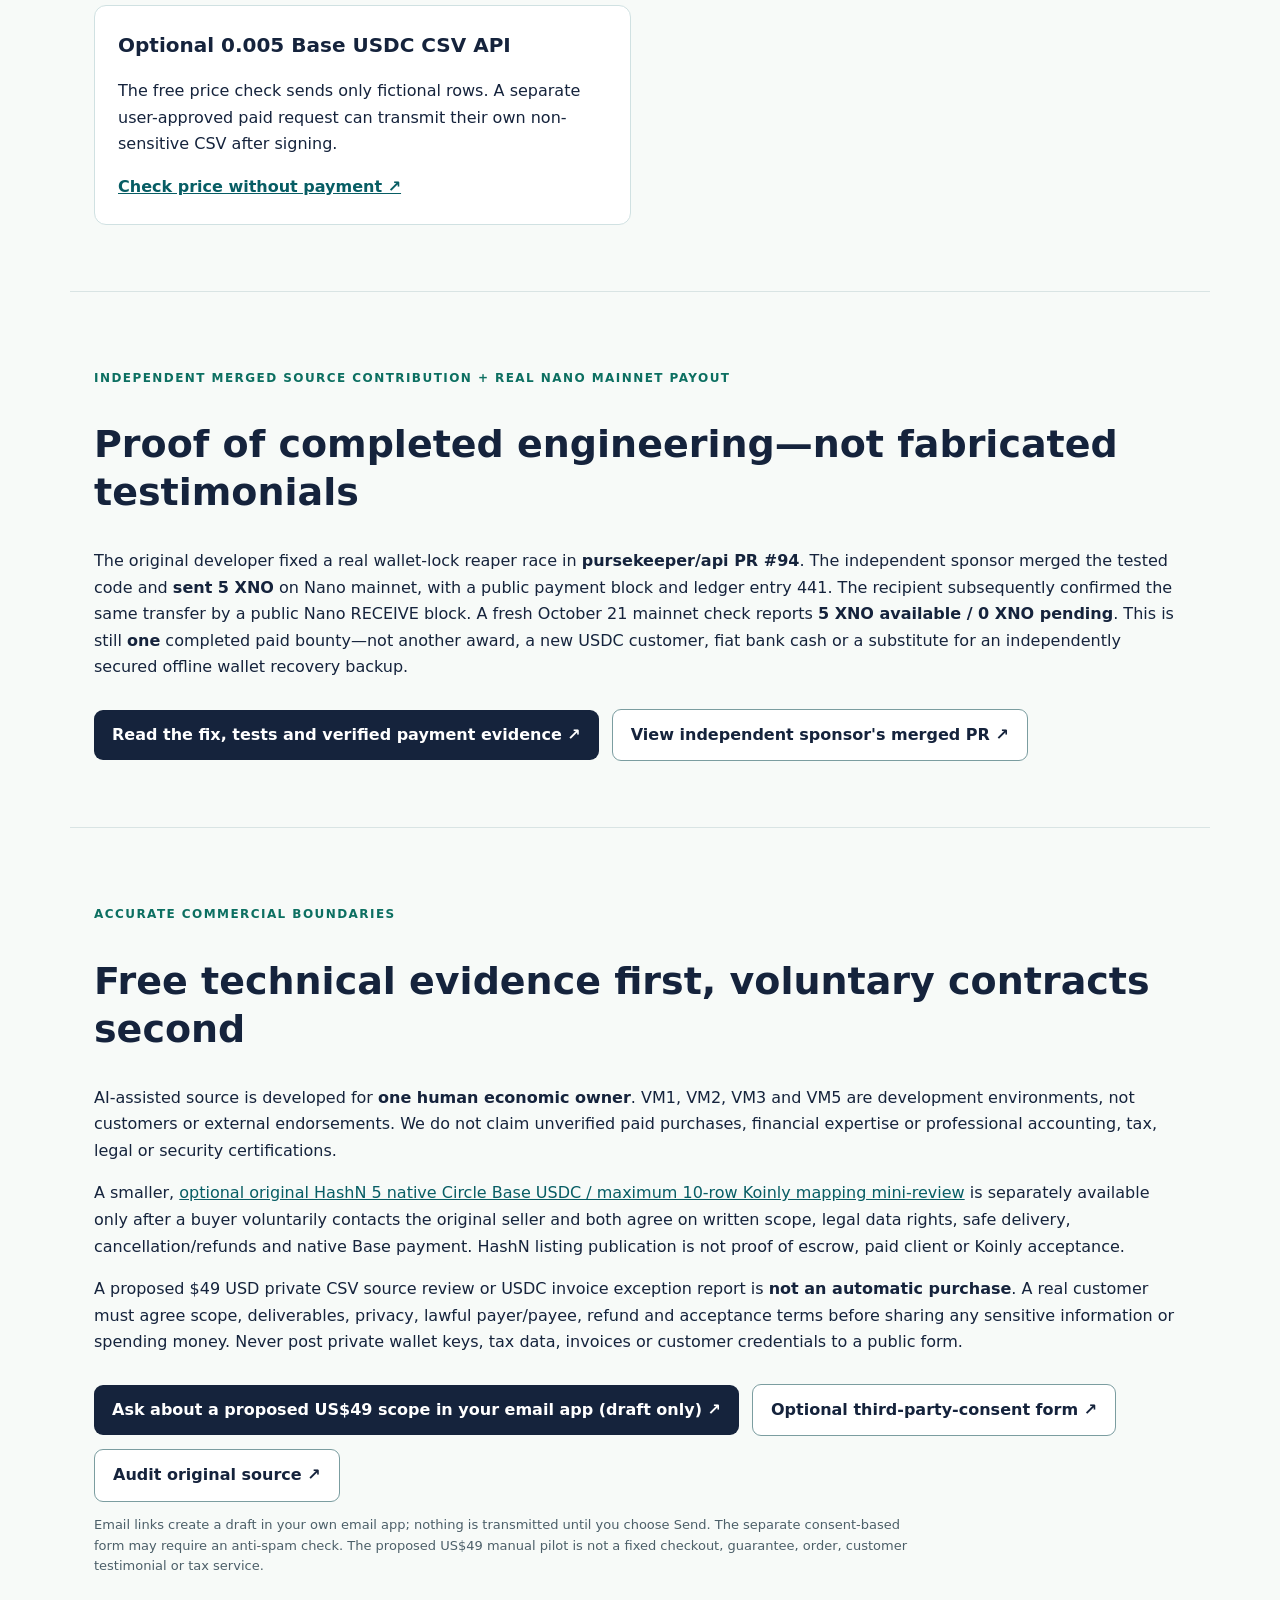
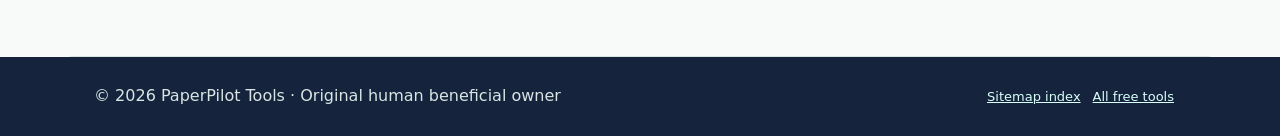
==== commit 9a694f6e: "docs(nano): verify 5 XNO sponsor payout received exactly once on mainnet" ====
--- a/index.html
+++ b/index.html
@@ -27,7 +27,7 @@
 <section class="wrap section" aria-labelledby="real-work-proof">
 <p class="eyebrow">INDEPENDENT MERGED SOURCE CONTRIBUTION + REAL NANO MAINNET PAYOUT</p>
 <h2 id="real-work-proof">Proof of completed engineering—not fabricated testimonials</h2>
-<p>The original developer fixed a real wallet-lock reaper race in <strong>pursekeeper/api PR #94</strong>. The independent sponsor merged the tested code and <strong>sent 5 XNO</strong> on Nano mainnet, with a public payment block and ledger entry 441. At the original public verification, the send was confirmed but the recipient still had <strong>5 XNO receivable / 0 XNO spendable</strong>. This is one completed paid bounty, <em>not</em> a new USDC customer, tax advice, or a cash withdrawal.</p>
+<p>The original developer fixed a real wallet-lock reaper race in <strong>pursekeeper/api PR #94</strong>. The independent sponsor merged the tested code and <strong>sent 5 XNO</strong> on Nano mainnet, with a public payment block and ledger entry 441. The recipient subsequently confirmed the same transfer by a public Nano RECEIVE block. A fresh October 21 mainnet check reports <strong>5 XNO available / 0 XNO pending</strong>. This is still <strong>one</strong> completed paid bounty—not another award, a new USDC customer, fiat bank cash or a substitute for an independently secured offline wallet recovery backup.</p>
 <div class="actions"><a class="cta" href="/case-studies/pursekeeper-nano-lock-bounty-5xno.html">Read the fix, tests and verified payment evidence ↗</a>
 <a class="ghost" href="https://github.com/pursekeeper/api/pull/94" rel="noopener noreferrer">View independent sponsor's merged PR ↗</a></div>
 </section>
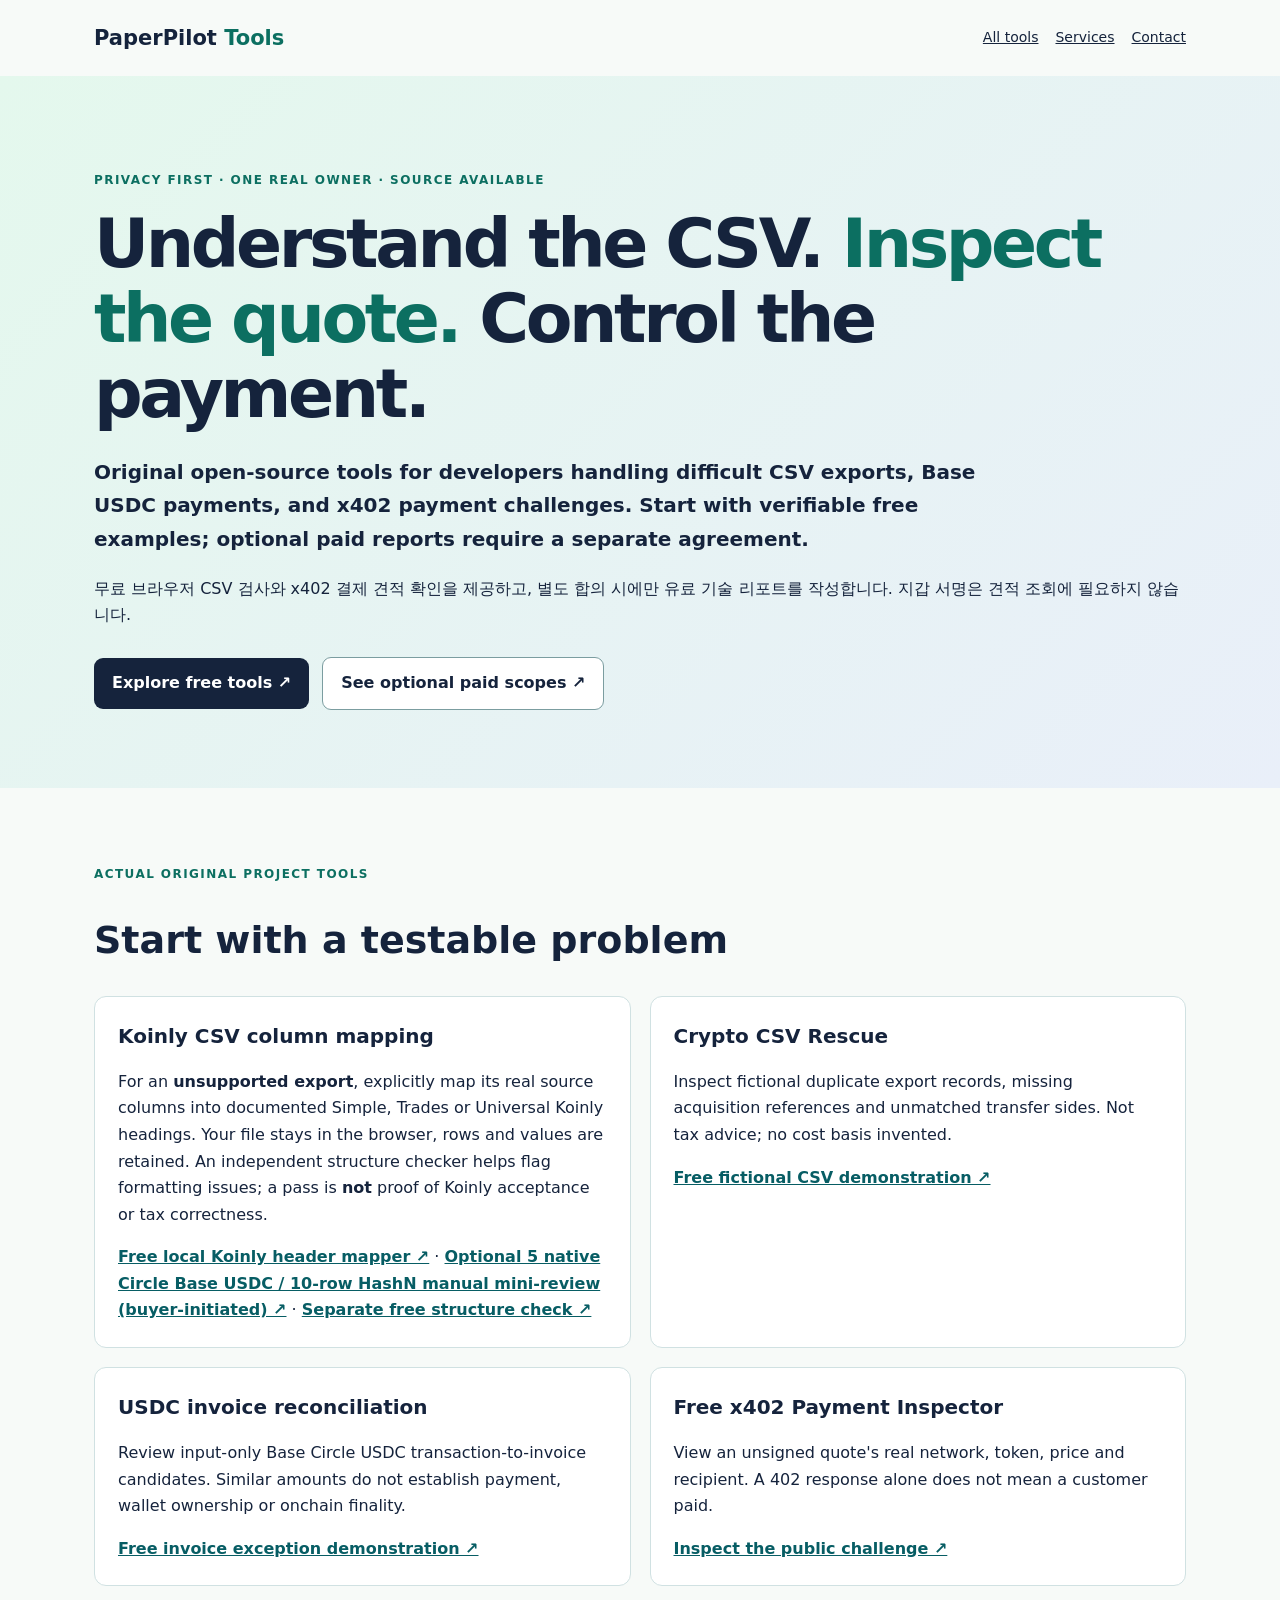
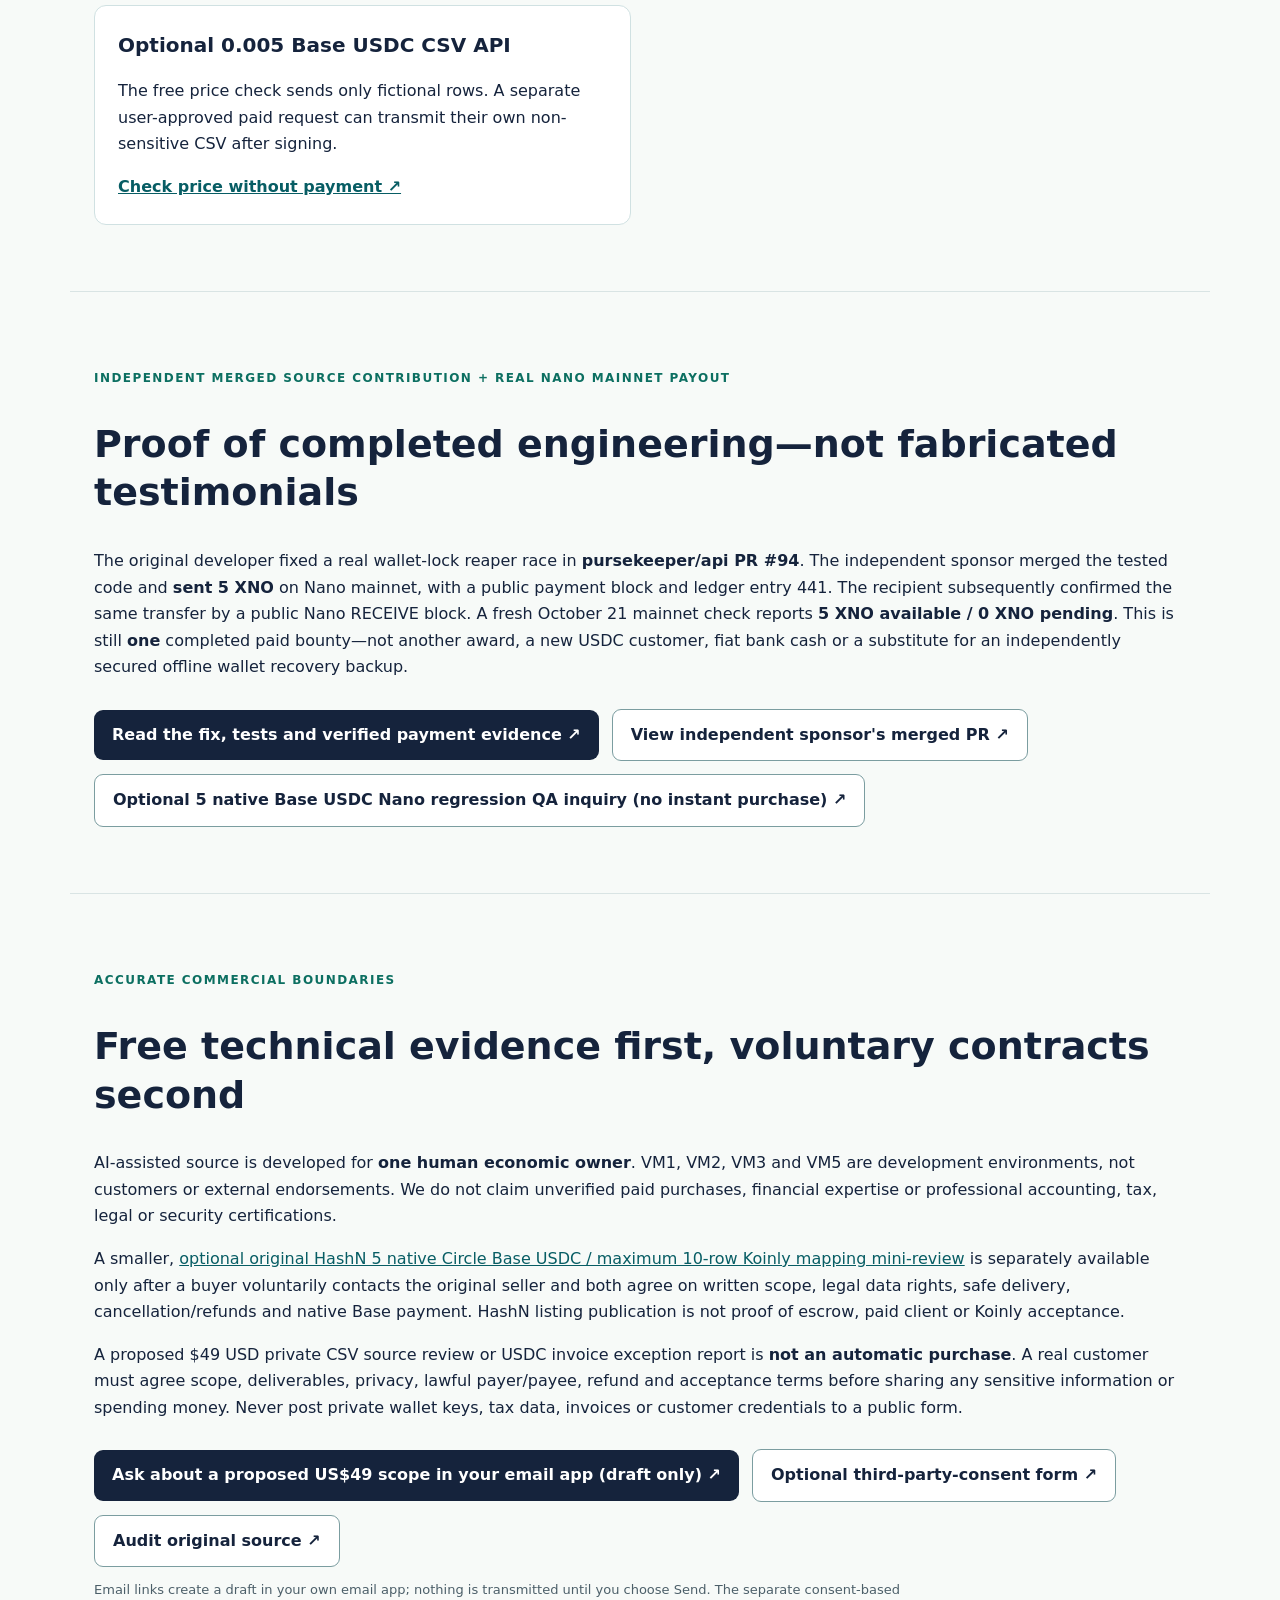
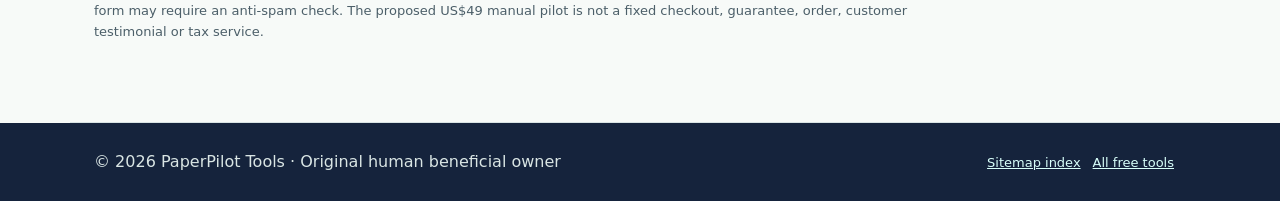
==== commit 4a91ea72: "feat(nano): link scoped 5 USDC concurrency QA to verified paid bounty" ====
--- a/index.html
+++ b/index.html
@@ -29,7 +29,8 @@
 <h2 id="real-work-proof">Proof of completed engineering—not fabricated testimonials</h2>
 <p>The original developer fixed a real wallet-lock reaper race in <strong>pursekeeper/api PR #94</strong>. The independent sponsor merged the tested code and <strong>sent 5 XNO</strong> on Nano mainnet, with a public payment block and ledger entry 441. The recipient subsequently confirmed the same transfer by a public Nano RECEIVE block. A fresh October 21 mainnet check reports <strong>5 XNO available / 0 XNO pending</strong>. This is still <strong>one</strong> completed paid bounty—not another award, a new USDC customer, fiat bank cash or a substitute for an independently secured offline wallet recovery backup.</p>
 <div class="actions"><a class="cta" href="/case-studies/pursekeeper-nano-lock-bounty-5xno.html">Read the fix, tests and verified payment evidence ↗</a>
-<a class="ghost" href="https://github.com/pursekeeper/api/pull/94" rel="noopener noreferrer">View independent sponsor's merged PR ↗</a></div>
+<a class="ghost" href="https://github.com/pursekeeper/api/pull/94" rel="noopener noreferrer">View independent sponsor's merged PR ↗</a>
+<a class="ghost" href="https://api.hashn.com/store/886ed287-aaca-434b-9f27-560a50bfbbb6/listings/nano-wallet-lock-race-regression-qa-5usdc.md" rel="noopener noreferrer">Optional 5 native Base USDC Nano regression QA inquiry (no instant purchase) ↗</a></div>
 </section>
 <section class="wrap section"><p class="eyebrow">ACCURATE COMMERCIAL BOUNDARIES</p><h2>Free technical evidence first, voluntary contracts second</h2>
 <p>AI-assisted source is developed for <strong>one human economic owner</strong>. VM1, VM2, VM3 and VM5 are development environments, not customers or external endorsements. We do not claim unverified paid purchases, financial expertise or professional accounting, tax, legal or security certifications.</p>
